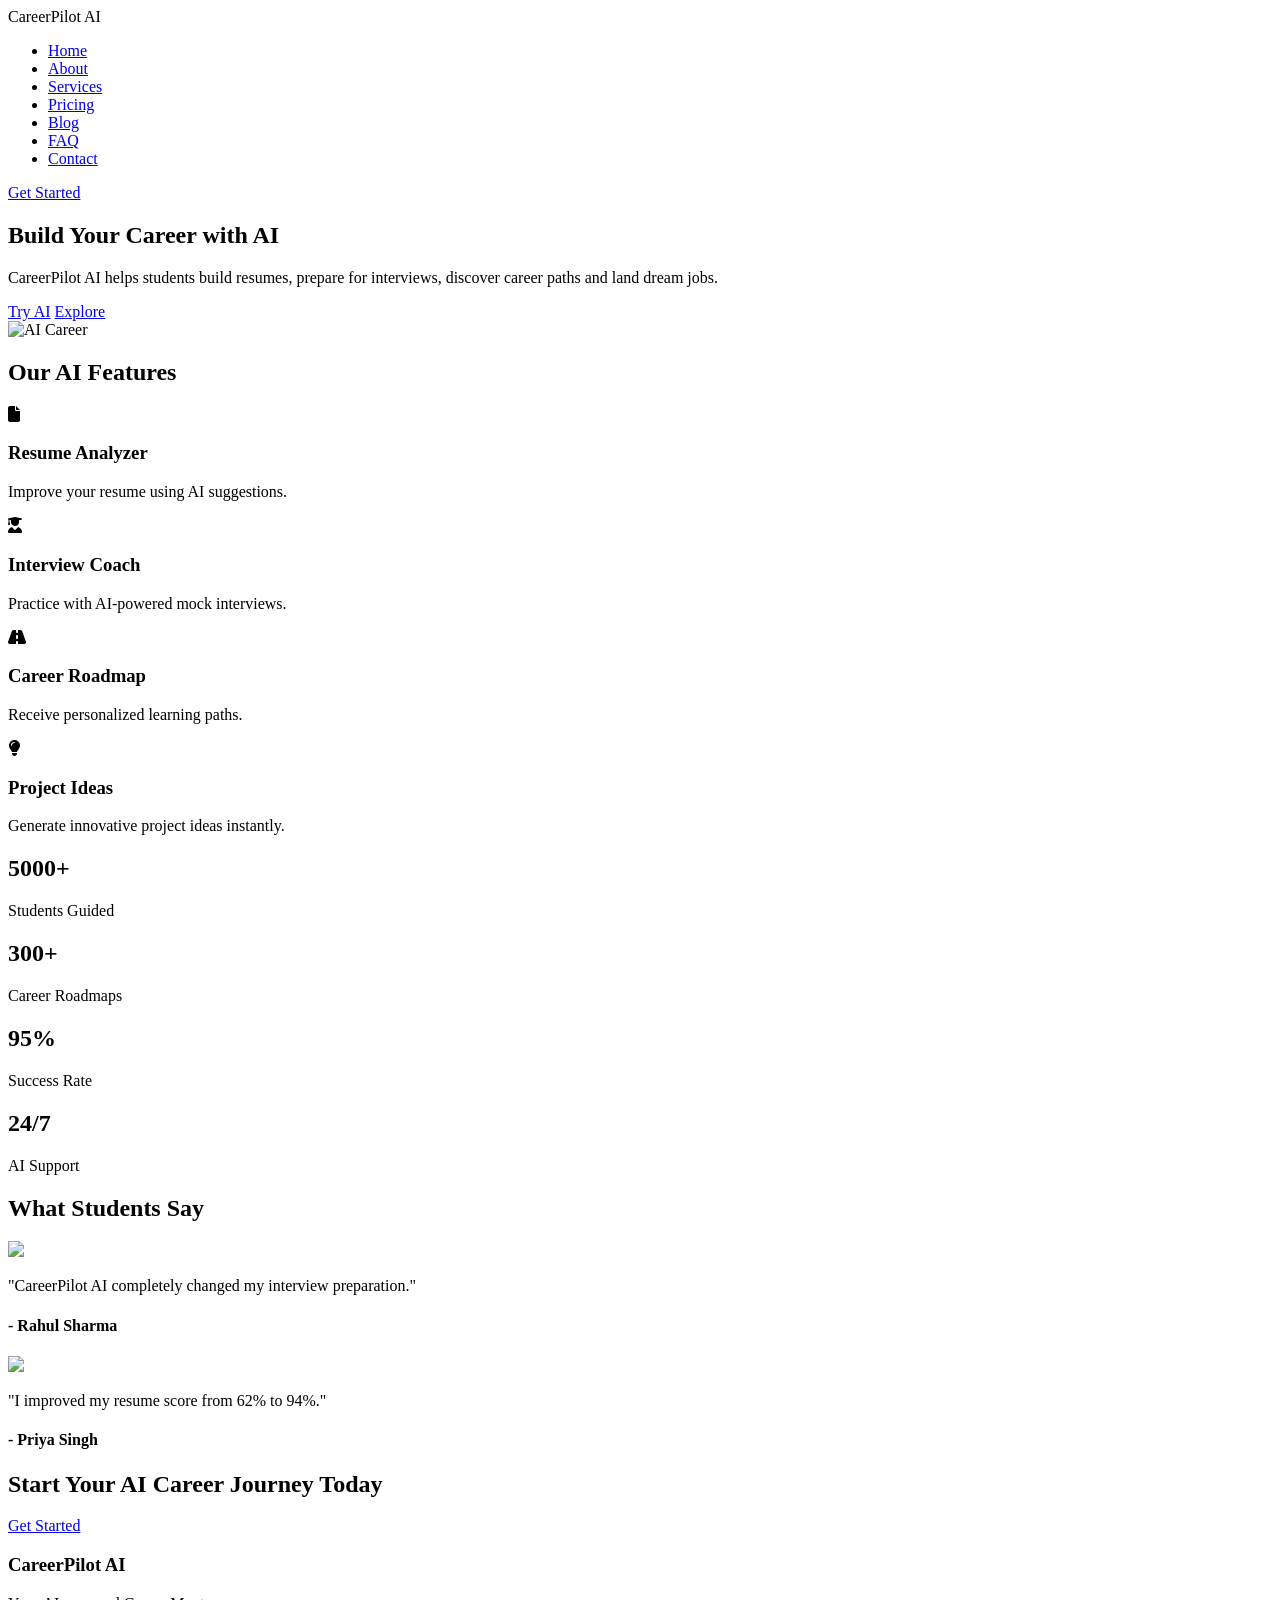
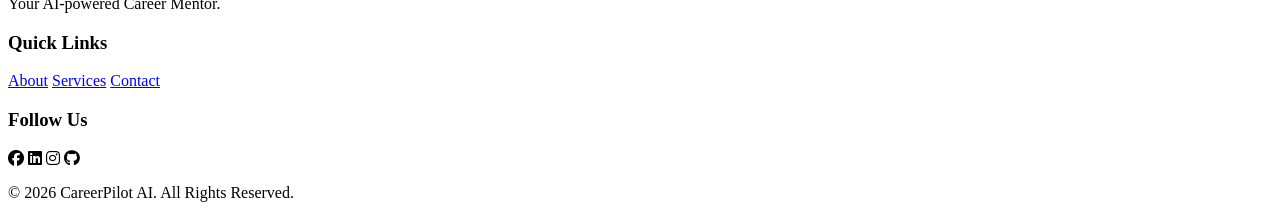
==== index.html @ dd6e1a9e "Add files via upload" ====
<!DOCTYPE html>
<html lang="en">

<head>

<meta charset="UTF-8">
<meta name="viewport" content="width=device-width, initial-scale=1.0">

<title>CareerPilot AI | Your AI Career Mentor</title>

<link rel="stylesheet" href="css/style.css">
<link rel="stylesheet" href="css/responsive.css">

<link rel="stylesheet"
href="https://cdnjs.cloudflare.com/ajax/libs/font-awesome/6.5.2/css/all.min.css">

<link
href="https://fonts.googleapis.com/css2?family=Poppins:wght@300;400;500;600;700&display=swap"
rel="stylesheet">

<link
href="https://unpkg.com/aos@2.3.4/dist/aos.css"
rel="stylesheet">

</head>

<body>

<!-- Navbar -->

<nav>

<div class="logo">

CareerPilot <span>AI</span>

</div>

<ul>

<li><a href="index.html">Home</a></li>

<li><a href="about.html">About</a></li>

<li><a href="services.html">Services</a></li>

<li><a href="pricing.html">Pricing</a></li>

<li><a href="blog.html">Blog</a></li>

<li><a href="faq.html">FAQ</a></li>

<li><a href="contact.html">Contact</a></li>

</ul>

<a href="#" class="btn">Get Started</a>

</nav>

<!-- Hero -->

<section class="hero">

<div class="hero-content" data-aos="fade-right">

<h1>

Build Your Career with AI

</h1>

<p>

CareerPilot AI helps students build resumes, prepare for interviews,
discover career paths and land dream jobs.

</p>

<div class="hero-buttons">

<a href="#" class="btn">Try AI</a>

<a href="services.html" class="btn secondary">Explore</a>

</div>

</div>

<div class="hero-image" data-aos="fade-left">

<img src="images/hero.png" alt="AI Career">

</div>

</section>

<!-- Features -->

<section class="features">

<h2 data-aos="fade-up">

Our AI Features

</h2>

<div class="cards">

<div class="card" data-aos="zoom-in">

<i class="fa-solid fa-file"></i>

<h3>Resume Analyzer</h3>

<p>

Improve your resume using AI suggestions.

</p>

</div>

<div class="card" data-aos="zoom-in">

<i class="fa-solid fa-user-graduate"></i>

<h3>Interview Coach</h3>

<p>

Practice with AI-powered mock interviews.

</p>

</div>

<div class="card" data-aos="zoom-in">

<i class="fa-solid fa-road"></i>

<h3>Career Roadmap</h3>

<p>

Receive personalized learning paths.

</p>

</div>

<div class="card" data-aos="zoom-in">

<i class="fa-solid fa-lightbulb"></i>

<h3>Project Ideas</h3>

<p>

Generate innovative project ideas instantly.

</p>

</div>

</div>

</section>

<!-- Statistics -->

<section class="stats">

<div>

<h2>5000+</h2>

<p>Students Guided</p>

</div>

<div>

<h2>300+</h2>

<p>Career Roadmaps</p>

</div>

<div>

<h2>95%</h2>

<p>Success Rate</p>

</div>

<div>

<h2>24/7</h2>

<p>AI Support</p>

</div>

</section>

<!-- Testimonials -->

<section class="testimonials">

<h2>What Students Say</h2>

<div class="testimonial-box">

<div class="testimonial">

<img src="images/testimonial1.png">

<p>

"CareerPilot AI completely changed my interview preparation."

</p>

<h4>- Rahul Sharma</h4>

</div>

<div class="testimonial">

<img src="images/testimonial2.png">

<p>

"I improved my resume score from 62% to 94%."

</p>

<h4>- Priya Singh</h4>

</div>

</div>

</section>

<!-- CTA -->

<section class="cta">

<h2>

Start Your AI Career Journey Today

</h2>

<a href="#" class="btn">

Get Started

</a>

</section>

<!-- Footer -->

<footer>

<div class="footer-content">

<div>

<h3>CareerPilot AI</h3>

<p>

Your AI-powered Career Mentor.

</p>

</div>

<div>

<h3>Quick Links</h3>

<a href="about.html">About</a>

<a href="services.html">Services</a>

<a href="contact.html">Contact</a>

</div>

<div>

<h3>Follow Us</h3>

<i class="fab fa-facebook"></i>

<i class="fab fa-linkedin"></i>

<i class="fab fa-instagram"></i>

<i class="fab fa-github"></i>

</div>

</div>

<p class="copyright">

© 2026 CareerPilot AI. All Rights Reserved.

</p>

</footer>

<script src="https://unpkg.com/aos@2.3.4/dist/aos.js"></script>

<script>

AOS.init();

</script>

<script src="js/main.js"></script>

</body>

</html>
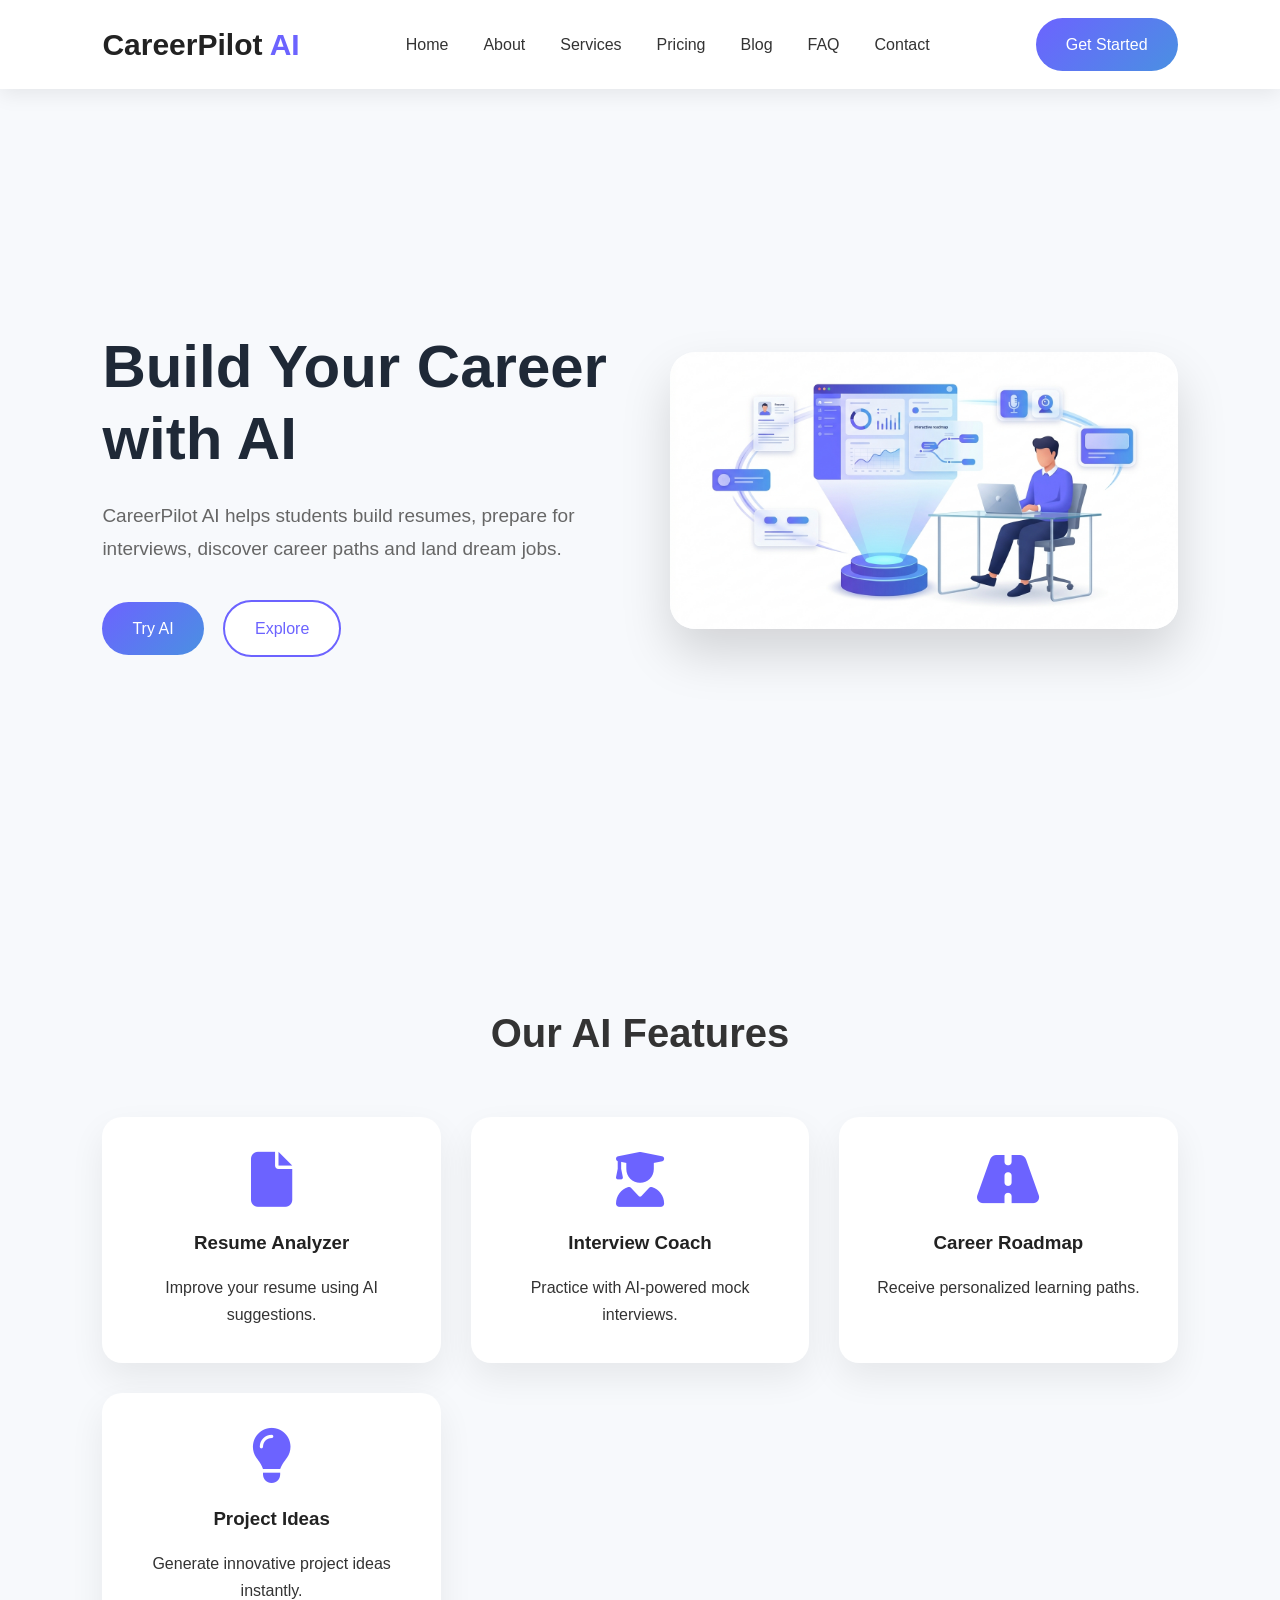
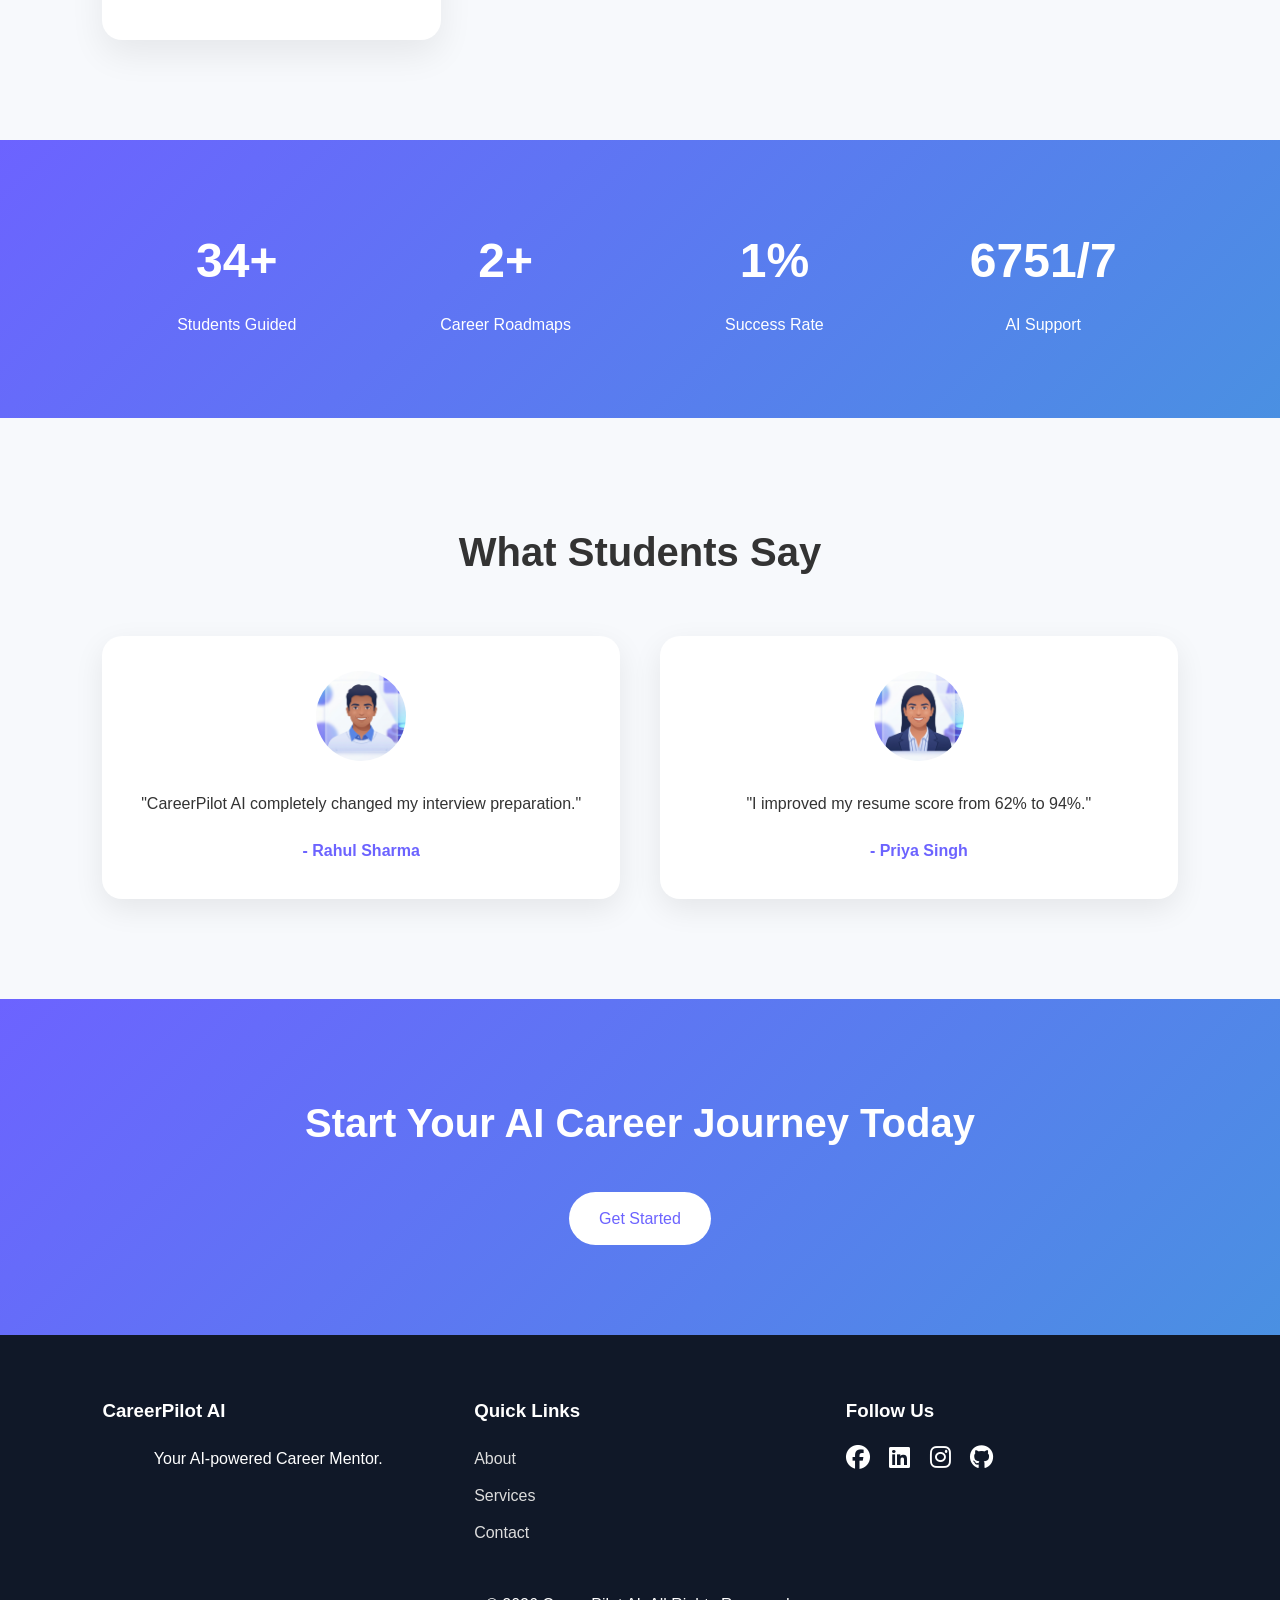
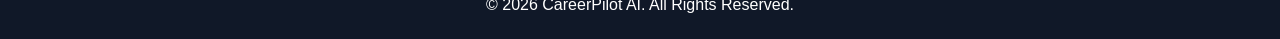
==== commit 1a711adb: "Fix HTML entity encoding in index.html" ====
--- a/index.html
+++ b/index.html
@@ -8,8 +8,8 @@
 
 <title>CareerPilot AI | Your AI Career Mentor</title>
 
-<link rel="stylesheet" href="css/style.css">
-<link rel="stylesheet" href="css/responsive.css">
+<link rel="stylesheet" href="style.css">
+<link rel="stylesheet" href="responsive.css">
 
 <link rel="stylesheet"
 href="https://cdnjs.cloudflare.com/ajax/libs/font-awesome/6.5.2/css/all.min.css">
@@ -89,7 +89,7 @@
 
 <div class="hero-image" data-aos="fade-left">
 
-<img src="images/hero.png" alt="AI Career">
+<img src="hero.png" alt="AI Career">
 
 </div>
 
@@ -215,7 +215,7 @@
 
 <div class="testimonial">
 
-<img src="images/testimonial1.png">
+<img src="testimonial1.png">
 
 <p>
 
@@ -229,7 +229,7 @@
 
 <div class="testimonial">
 
-<img src="images/testimonial2.png">
+<img src="testimonial2.png">
 
 <p>
 
@@ -325,8 +325,8 @@
 
 </script>
 
-<script src="js/main.js"></script>
+<script src="main.js"></script>
 
 </body>
 
-</html>+</html>
--- a/style.css
+++ b/style.css
@@ -0,0 +1,418 @@
+/* =========================
+   Google Font
+========================= */
+*{
+    margin:0;
+    padding:0;
+    box-sizing:border-box;
+    font-family:'Poppins',sans-serif;
+}
+
+html{
+    scroll-behavior:smooth;
+}
+
+body{
+    background:#f7f9fc;
+    color:#333;
+    line-height:1.7;
+}
+
+/* =========================
+   Navbar
+========================= */
+
+nav{
+    position:sticky;
+    top:0;
+    z-index:1000;
+
+    display:flex;
+    justify-content:space-between;
+    align-items:center;
+
+    padding:18px 8%;
+
+    background:#fff;
+    box-shadow:0 5px 20px rgba(0,0,0,.08);
+}
+
+.logo{
+    font-size:30px;
+    font-weight:700;
+    color:#222;
+}
+
+.logo span{
+    color:#6C63FF;
+}
+
+nav ul{
+    display:flex;
+    list-style:none;
+    gap:35px;
+}
+
+nav ul li a{
+    text-decoration:none;
+    color:#333;
+    font-weight:500;
+    transition:.3s;
+}
+
+nav ul li a:hover{
+    color:#6C63FF;
+}
+
+/* =========================
+   Buttons
+========================= */
+
+.btn{
+    display:inline-block;
+    text-decoration:none;
+
+    background:linear-gradient(135deg,#6C63FF,#4A90E2);
+    color:#fff;
+
+    padding:13px 30px;
+
+    border-radius:40px;
+
+    transition:.3s;
+}
+
+.btn:hover{
+    transform:translateY(-4px);
+    box-shadow:0 10px 25px rgba(108,99,255,.3);
+}
+
+.secondary{
+    background:#fff;
+    color:#6C63FF;
+    border:2px solid #6C63FF;
+    margin-left:15px;
+}
+
+.secondary:hover{
+    background:#6C63FF;
+    color:white;
+}
+
+/* =========================
+   Hero
+========================= */
+
+.hero{
+
+    display:flex;
+    justify-content:space-between;
+    align-items:center;
+
+    padding:90px 8%;
+
+    min-height:90vh;
+
+    gap:60px;
+}
+
+.hero-content{
+    flex:1;
+}
+
+.hero-content h1{
+
+    font-size:60px;
+    line-height:1.2;
+
+    margin-bottom:25px;
+
+    color:#1f2937;
+}
+
+.hero-content p{
+
+    font-size:19px;
+
+    margin-bottom:35px;
+
+    color:#666;
+}
+
+.hero-image{
+    flex:1;
+    text-align:center;
+}
+
+.hero-image img{
+
+    width:100%;
+    max-width:600px;
+
+    border-radius:25px;
+
+    box-shadow:0 25px 50px rgba(0,0,0,.15);
+}
+
+/* =========================
+   Section Title
+========================= */
+
+section h2{
+
+    text-align:center;
+
+    font-size:40px;
+
+    margin-bottom:50px;
+}
+
+/* =========================
+   Features
+========================= */
+
+.features{
+
+    padding:100px 8%;
+}
+
+.cards{
+
+    display:grid;
+
+    grid-template-columns:repeat(auto-fit,minmax(250px,1fr));
+
+    gap:30px;
+}
+
+.card{
+
+    background:white;
+
+    border-radius:20px;
+
+    padding:35px;
+
+    text-align:center;
+
+    transition:.4s;
+
+    box-shadow:0 15px 35px rgba(0,0,0,.07);
+}
+
+.card:hover{
+
+    transform:translateY(-12px);
+
+    box-shadow:0 25px 45px rgba(0,0,0,.15);
+}
+
+.card i{
+
+    font-size:55px;
+
+    color:#6C63FF;
+
+    margin-bottom:20px;
+}
+
+.card h3{
+
+    margin-bottom:15px;
+
+    color:#222;
+}
+
+/* =========================
+   Statistics
+========================= */
+
+.stats{
+
+    display:grid;
+
+    grid-template-columns:repeat(4,1fr);
+
+    padding:80px 8%;
+
+    text-align:center;
+
+    background:linear-gradient(135deg,#6C63FF,#4A90E2);
+
+    color:white;
+}
+
+.stats h2{
+
+    font-size:48px;
+
+    margin-bottom:10px;
+}
+
+/* =========================
+   Testimonials
+========================= */
+
+.testimonials{
+
+    padding:100px 8%;
+}
+
+.testimonial-box{
+
+    display:grid;
+
+    grid-template-columns:repeat(auto-fit,minmax(320px,1fr));
+
+    gap:40px;
+}
+
+.testimonial{
+
+    background:white;
+
+    padding:35px;
+
+    border-radius:20px;
+
+    text-align:center;
+
+    box-shadow:0 10px 30px rgba(0,0,0,.08);
+}
+
+.testimonial img{
+
+    width:90px;
+    height:90px;
+
+    border-radius:50%;
+
+    object-fit:cover;
+
+    margin-bottom:20px;
+}
+
+.testimonial h4{
+
+    margin-top:20px;
+
+    color:#6C63FF;
+}
+
+/* =========================
+   CTA
+========================= */
+
+.cta{
+
+    background:linear-gradient(135deg,#6C63FF,#4A90E2);
+
+    color:white;
+
+    padding:90px 8%;
+
+    text-align:center;
+}
+
+.cta h2{
+
+    margin-bottom:35px;
+}
+
+.cta .btn{
+
+    background:white;
+    color:#6C63FF;
+}
+
+/* =========================
+   Footer
+========================= */
+
+footer{
+
+    background:#101828;
+
+    color:white;
+
+    padding:60px 8% 20px;
+}
+
+.footer-content{
+
+    display:grid;
+
+    grid-template-columns:repeat(auto-fit,minmax(250px,1fr));
+
+    gap:40px;
+
+    margin-bottom:35px;
+}
+
+.footer-content h3{
+
+    margin-bottom:18px;
+}
+
+.footer-content a{
+
+    display:block;
+
+    color:#ddd;
+
+    text-decoration:none;
+
+    margin-bottom:10px;
+
+    transition:.3s;
+}
+
+.footer-content a:hover{
+
+    color:#6C63FF;
+}
+
+.footer-content i{
+
+    font-size:24px;
+
+    margin-right:15px;
+
+    cursor:pointer;
+
+    transition:.3s;
+}
+
+.footer-content i:hover{
+
+    color:#6C63FF;
+}
+
+footer p{
+
+    text-align:center;
+}
+
+/* =========================
+   Simple Fade Animation
+========================= */
+
+@keyframes float{
+
+    0%{
+        transform:translateY(0);
+    }
+
+    50%{
+        transform:translateY(-15px);
+    }
+
+    100%{
+        transform:translateY(0);
+    }
+}
+
+.hero-image img{
+
+    animation:float 5s ease-in-out infinite;
+}
--- a/responsive.css
+++ b/responsive.css
@@ -0,0 +1,153 @@
+/* ===========================
+   Tablet Devices (992px)
+=========================== */
+
+@media (max-width:992px){
+
+    nav{
+        flex-direction:column;
+        gap:20px;
+    }
+
+    nav ul{
+        flex-wrap:wrap;
+        justify-content:center;
+        gap:18px;
+    }
+
+    .hero{
+        flex-direction:column-reverse;
+        text-align:center;
+        padding:70px 6%;
+    }
+
+    .hero-content h1{
+        font-size:46px;
+    }
+
+    .hero-content p{
+        font-size:17px;
+    }
+
+    .hero-image img{
+        max-width:450px;
+    }
+
+    .stats{
+        grid-template-columns:repeat(2,1fr);
+        gap:30px;
+    }
+
+}
+
+/* ===========================
+   Mobile Devices (768px)
+=========================== */
+
+@media (max-width:768px){
+
+    nav{
+        padding:15px 20px;
+    }
+
+    nav ul{
+        flex-direction:column;
+        align-items:center;
+        width:100%;
+    }
+
+    .logo{
+        font-size:26px;
+    }
+
+    .hero{
+        min-height:auto;
+        padding:60px 20px;
+    }
+
+    .hero-content h1{
+        font-size:38px;
+    }
+
+    .hero-content p{
+        font-size:16px;
+    }
+
+    .hero-buttons{
+        display:flex;
+        flex-direction:column;
+        gap:15px;
+        align-items:center;
+    }
+
+    .secondary{
+        margin-left:0;
+    }
+
+    .cards{
+        grid-template-columns:1fr;
+    }
+
+    .testimonial-box{
+        grid-template-columns:1fr;
+    }
+
+    .stats{
+        grid-template-columns:1fr;
+        gap:35px;
+    }
+
+    section{
+        padding:70px 20px !important;
+    }
+
+    section h2{
+        font-size:32px;
+    }
+
+    .cta h2{
+        font-size:30px;
+    }
+
+    .footer-content{
+        text-align:center;
+    }
+
+}
+
+/* ===========================
+   Small Mobile (480px)
+=========================== */
+
+@media (max-width:480px){
+
+    .hero-content h1{
+        font-size:30px;
+    }
+
+    .hero-content p{
+        font-size:15px;
+    }
+
+    .btn{
+        width:100%;
+        text-align:center;
+    }
+
+    .card{
+        padding:25px;
+    }
+
+    .testimonial{
+        padding:25px;
+    }
+
+    .stats h2{
+        font-size:36px;
+    }
+
+    .logo{
+        font-size:22px;
+    }
+
+}
